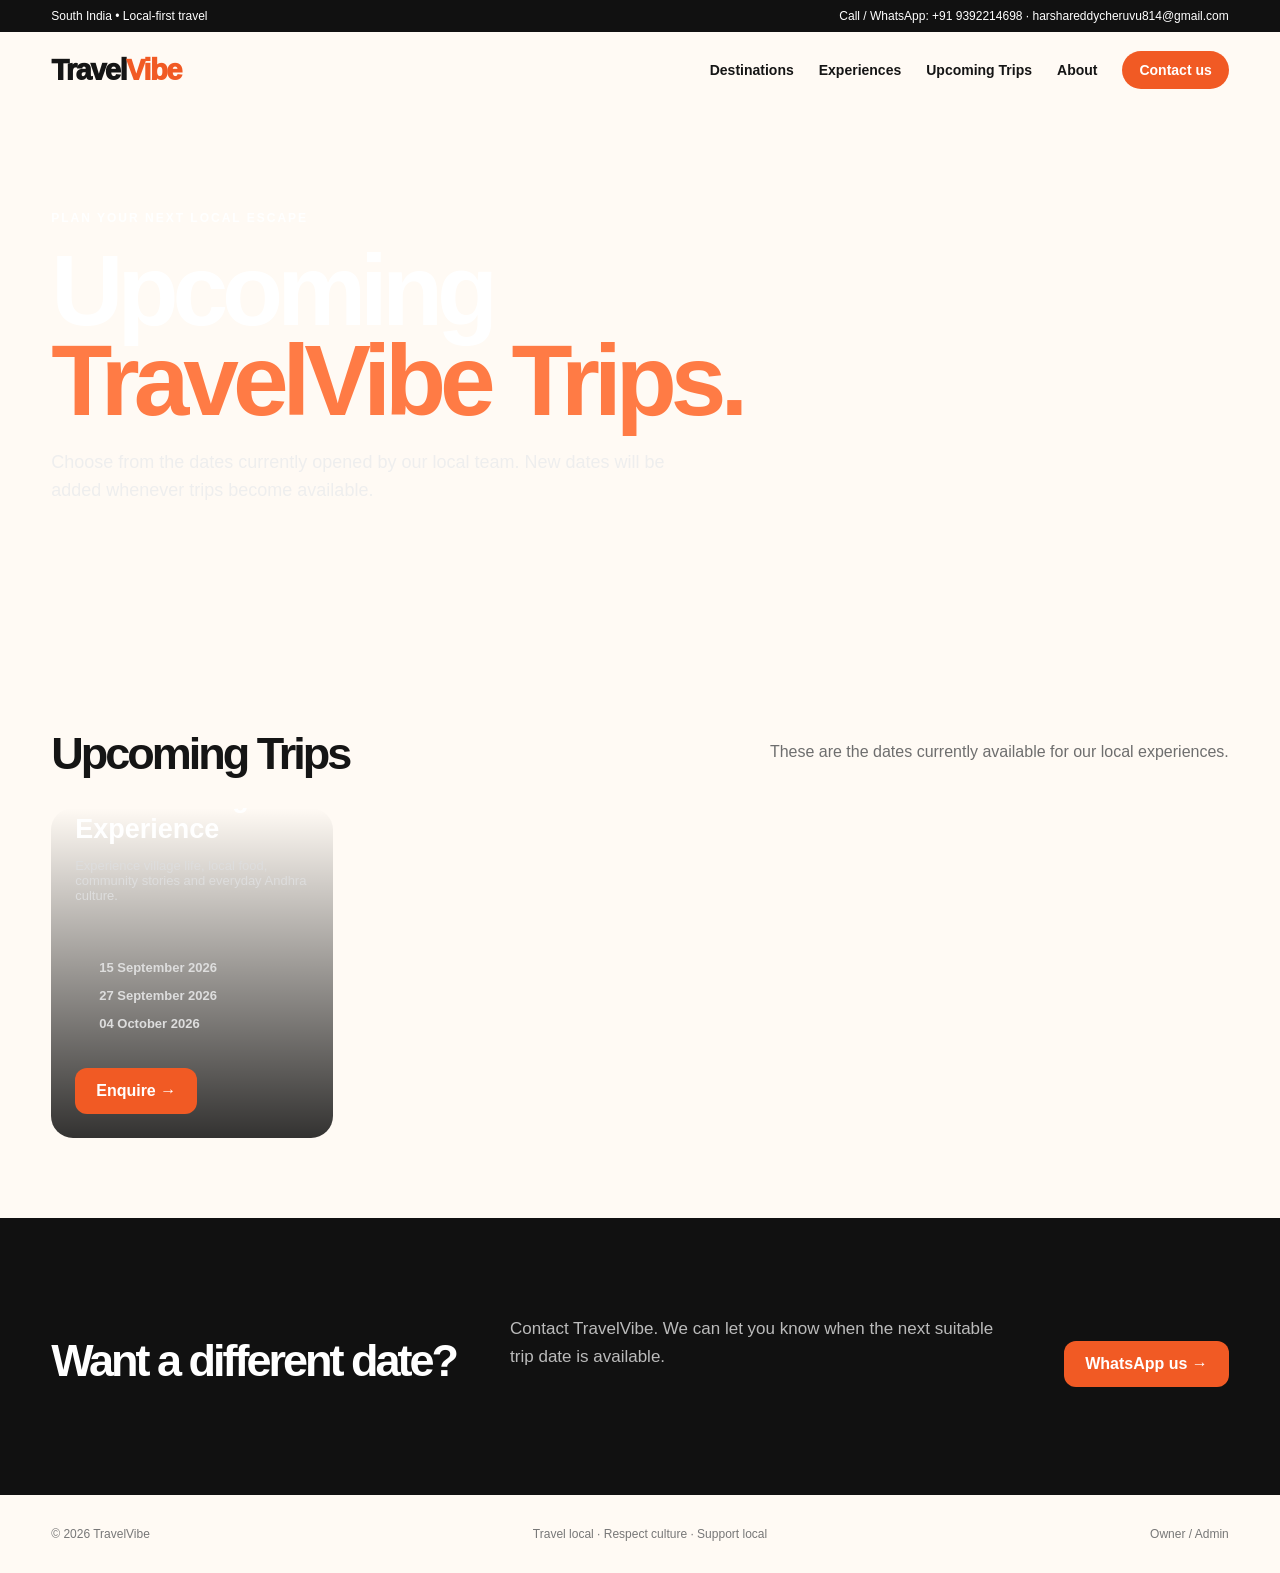
==== availability.html @ 4451904d "Create availability.html" ====
<!DOCTYPE html>
<html lang="en">
<head>
<meta charset="UTF-8">
<meta name="viewport" content="width=device-width,initial-scale=1">

<title>TravelVibe — Upcoming Trips</title>

<meta
  name="description"
  content="View upcoming TravelVibe local trips and available dates across South India."
>

<link rel="stylesheet" href="css/style.css">
</head>

<body>

<div class="topbar">
  <div class="container">
    <span>South India • Local-first travel</span>

    <span>
      Call / WhatsApp:
      <a href="tel:+919392214698">+91 9392214698</a>
      ·
      <a href="mailto:harshareddycheruvu814@gmail.com">
        harshareddycheruvu814@gmail.com
      </a>
    </span>
  </div>
</div>


<nav>
  <div class="container navin">

    <a class="logo" href="index.html">
      Travel<span>Vibe</span>
    </a>

    <div class="navlinks">
      <a href="index.html#destinations">Destinations</a>
      <a href="experiences.html">Experiences</a>
      <a href="availability.html">Upcoming Trips</a>
      <a href="index.html#about">About</a>
      <a href="contact.html" class="pill">Contact us</a>
    </div>

  </div>
</nav>


<section class="hero">
  <div class="container">

    <div class="heroText" style="padding: 80px 0 50px;">

      <div class="eyebrow">
        Plan your next local escape
      </div>

      <h1>
        Upcoming<br>
        <span>TravelVibe Trips.</span>
      </h1>

      <p>
        Choose from the dates currently opened by our local team.
        New dates will be added whenever trips become available.
      </p>

    </div>

  </div>
</section>


<section>
  <div class="container">

    <div class="sectionhead">
      <h2>Upcoming Trips</h2>

      <p>
        These are the dates currently available for our local
        experiences.
      </p>
    </div>


    <div id="availabilityList" class="cards">

      <article class="experience">

        <div style="padding: 24px;">

          <div class="eyebrow">
            ANDHRA
          </div>

          <h3>
            Andhra Village Experience
          </h3>

          <p>
            Experience village life, local food, community stories
            and everyday Andhra culture.
          </p>

          <div style="margin-top: 20px;">

            <p><strong>15 September 2026</strong></p>
            <p><strong>27 September 2026</strong></p>
            <p><strong>04 October 2026</strong></p>

          </div>

          <a
            class="btn orange"
            href="contact.html?destination=Andhra%20Village%20Experience"
          >
            Enquire →
          </a>

        </div>

      </article>

    </div>

  </div>
</section>


<section class="dark">
  <div class="container">

    <div class="sectionhead">
      <h2>Want a different date?</h2>

      <p>
        Contact TravelVibe. We can let you know when the next
        suitable trip date is available.
      </p>

      <div style="margin-top: 24px;">

        <a
          class="btn orange"
          href="https://wa.me/919392214698"
          target="_blank"
          rel="noopener"
        >
          WhatsApp us →
        </a>

      </div>
    </div>

  </div>
</section>


<footer>
  <div class="container">

    <span>
      © 2026 TravelVibe
    </span>

    <span>
      Travel local · Respect culture · Support local
    </span>

    <a href="admin.html">
      Owner / Admin
    </a>

  </div>
</footer>


<script src="js/app.js"></script>

</body>
</html>
---- css/style.css ----
*{box-sizing:border-box}html{scroll-behavior:smooth}body{margin:0;font-family:Inter,Arial,sans-serif;background:#fffaf4;color:#151515}a{text-decoration:none;color:inherit}.container{width:min(1220px,92%);margin:auto}.topbar{background:#111;color:#fff;padding:9px 0;font-size:12px}.topbar .container{display:flex;justify-content:space-between}.navin{height:76px;display:flex;align-items:center;justify-content:space-between}.logo{font-size:29px;font-weight:1000;letter-spacing:-1.5px}.logo span{color:#f15a24}.links,.navlinks{display:flex;gap:25px;align-items:center;font-size:14px;font-weight:800}.pill{background:#f15a24;color:#fff;padding:11px 17px;border-radius:999px}.hero{padding:20px 0 70px}.heroimg{min-height:600px;border-radius:30px;background:linear-gradient(90deg,#000c,#0006,#0002),url('../images/hero/hero.jpg') center/cover;display:flex;align-items:center}.heroText{color:#fff;padding:60px;max-width:800px}.eyebrow{font-size:12px;letter-spacing:2px;font-weight:900;text-transform:uppercase;display:inline-block;margin-bottom:20px}.darkey{color:#f15a24}.hero h1,.pagehero h1,.contactsection h1{font-size:clamp(54px,8vw,100px);line-height:.9;letter-spacing:-6px;margin:0 0 24px}.hero h1 span,.pagehero h1 span{color:#ff7b45}.hero p,.pagehero p,.contactsection p{font-size:18px;line-height:1.55;max-width:650px;color:#eee}.actions{display:flex;gap:12px;flex-wrap:wrap;margin-top:28px}.btn{display:inline-block;border:0;padding:14px 21px;border-radius:12px;font-weight:900;cursor:pointer}.orange{background:#f15a24;color:#fff}.white{background:#fff;color:#111}.searchbar{position:relative;margin:-40px auto 0;background:#fff;border:1px solid #e5ddcf;border-radius:20px;padding:14px;box-shadow:0 20px 60px #0001;display:grid;grid-template-columns:1.3fr 1fr 1fr auto;gap:10px;max-width:1060px}.searchbar>div{padding:12px;border:1px solid #e3d9cc;border-radius:11px}.searchbar small{display:block;font-size:10px;color:#888;font-weight:900}.searchbar strong{font-size:13px}.searchbtn{background:#111;color:#fff;border-radius:11px;padding:0 24px;display:flex;align-items:center;font-weight:900}section{padding:80px 0}.sectionhead{display:flex;justify-content:space-between;align-items:end;gap:30px;margin-bottom:28px}.sectionhead h2,.split h2{font-size:45px;letter-spacing:-3px;margin:0}.sectionhead p{max-width:500px;color:#6e6e6e;line-height:1.6}.filters{display:flex;gap:8px;overflow:auto;margin-bottom:22px}.filters button{border:1px solid #ddd4c7;background:transparent;border-radius:999px;padding:9px 15px;font-weight:900;cursor:pointer}.filters button.active{background:#111;color:#fff}.cards{display:grid;grid-template-columns:repeat(4,1fr);gap:17px}.card{background:#fff;border:1px solid #eee2d4;border-radius:18px;overflow:hidden}.pic{height:220px;background:#ddd center/cover}.body{padding:17px}.badge{display:inline-block;margin-top:-31px;position:relative;background:#fff;padding:6px 10px;border-radius:999px;font-size:10px;font-weight:900}.location{display:block;color:#888;font-size:10px;font-weight:900;margin-top:10px}.body h3{font-size:20px;margin:7px 0}.body p{font-size:13px;color:#666;line-height:1.5}.contactrow{display:flex;gap:8px;margin-top:14px}.smallbtn{flex:1;text-align:center;background:#111;color:#fff;padding:9px;border-radius:9px;font-size:12px;font-weight:900}.dark{background:#111;color:#fff}.split{display:grid;grid-template-columns:1fr 1fr;gap:50px;align-items:center}.dark p{color:#bbb;font-size:17px;line-height:1.6}.features{display:grid;grid-template-columns:1fr 1fr;gap:10px;margin-top:28px}.features div{border:1px solid #ffffff1d;border-radius:14px;padding:17px}.features b{display:block}.features span{display:block;color:#999;font-size:12px;margin-top:5px}.photo{height:490px;border-radius:25px;background:center/cover}.south{background-image:url('../images/hero/hero.jpg')}.village{background-image:url('../images/andhra/andhra-village.jpg')}.experiencegrid{display:grid;grid-template-columns:repeat(3,1fr);gap:18px}.experience{height:330px;border-radius:22px;background:center/cover;position:relative;display:flex;align-items:end;overflow:hidden}.experience:after{content:"";position:absolute;inset:0;background:linear-gradient(transparent,#000c)}.experience div{position:relative;z-index:2;color:#fff;padding:24px}.experience h3{font-size:27px;margin:0 0 5px}.experience p{font-size:13px;color:#ddd}.food{background-image:url('../images/kerala/local-food.jpg')}.culture{background-image:url('../images/tamil-nadu/thanjavur.jpg')}.villageexp{background-image:url('../images/andhra/andhra-village.jpg')}.sand{background:#eee4d4}.quote{text-align:center}.quote p{font-size:clamp(32px,5vw,60px);font-weight:1000;line-height:1.02;letter-spacing:-3px;max-width:950px;margin:auto}.quote small{display:block;margin-top:15px;color:#888}.cta{background:#f15a24;color:#fff;border-radius:27px;padding:50px;display:flex;align-items:center;justify-content:space-between;gap:30px}.cta h2{font-size:45px;margin:0}.cta p{max-width:580px;color:#ffe7da}footer{padding:32px 0;color:#777;font-size:12px}footer .container{display:flex;justify-content:space-between;gap:20px}.pagehero{padding:90px 0;background:#eee4d4}.pagehero p{color:#555}.large .experience{height:430px}.center{text-align:center}.contactsection{padding:80px 0}.contactgrid{display:grid;grid-template-columns:1fr 1fr;gap:60px}.contactsection h1{font-size:70px}.contactdetails{display:grid;gap:13px;margin-top:30px}.contactdetails div{padding:15px;border:1px solid #ded5c9;border-radius:12px;background:#fff}.contactdetails b,.contactdetails span{display:block}.contactdetails span{margin-top:5px;color:#666}.form{background:#fff;border:1px solid #e4dacd;border-radius:20px;padding:25px;display:grid;gap:13px}.form label{font-size:12px;font-weight:900}.form input,.form textarea,.form select{display:block;width:100%;margin-top:6px;padding:12px;border:1px solid #ddd3c7;border-radius:10px;background:#fff}.form textarea{min-height:110px;resize:vertical}.notice{font-size:12px;color:#777}.adminsection{min-height:80vh;padding:70px 0}.adminbox{max-width:850px}.adminbox h1{font-size:55px;letter-spacing:-3px}.adminbox h2{margin-top:40px}.lead{padding:15px 0;border-bottom:1px solid #eee}.lead small{color:#888}@media(max-width:900px){.cards{grid-template-columns:1fr 1fr}.split,.contactgrid{grid-template-columns:1fr}.experiencegrid{grid-template-columns:1fr 1fr}.searchbar{grid-template-columns:1fr 1fr}.searchbtn{padding:14px;justify-content:center}.navlinks a:not(.pill){display:none}}@media(max-width:600px){.topbar .container,footer .container{display:block;text-align:center}.topbar span{display:block;margin:2px}.heroimg{min-height:650px}.heroText{padding:35px 25px}.hero h1,.pagehero h1{letter-spacing:-4px}.searchbar{grid-template-columns:1fr;margin:14px auto 0}.cards,.experiencegrid{grid-template-columns:1fr}.sectionhead{display:block}.sectionhead h2,.split h2{font-size:36px}.features{grid-template-columns:1fr}.cta{display:block;padding:35px}.cta h2{font-size:38px}.contactsection h1{font-size:50px}.photo{height:350px}}
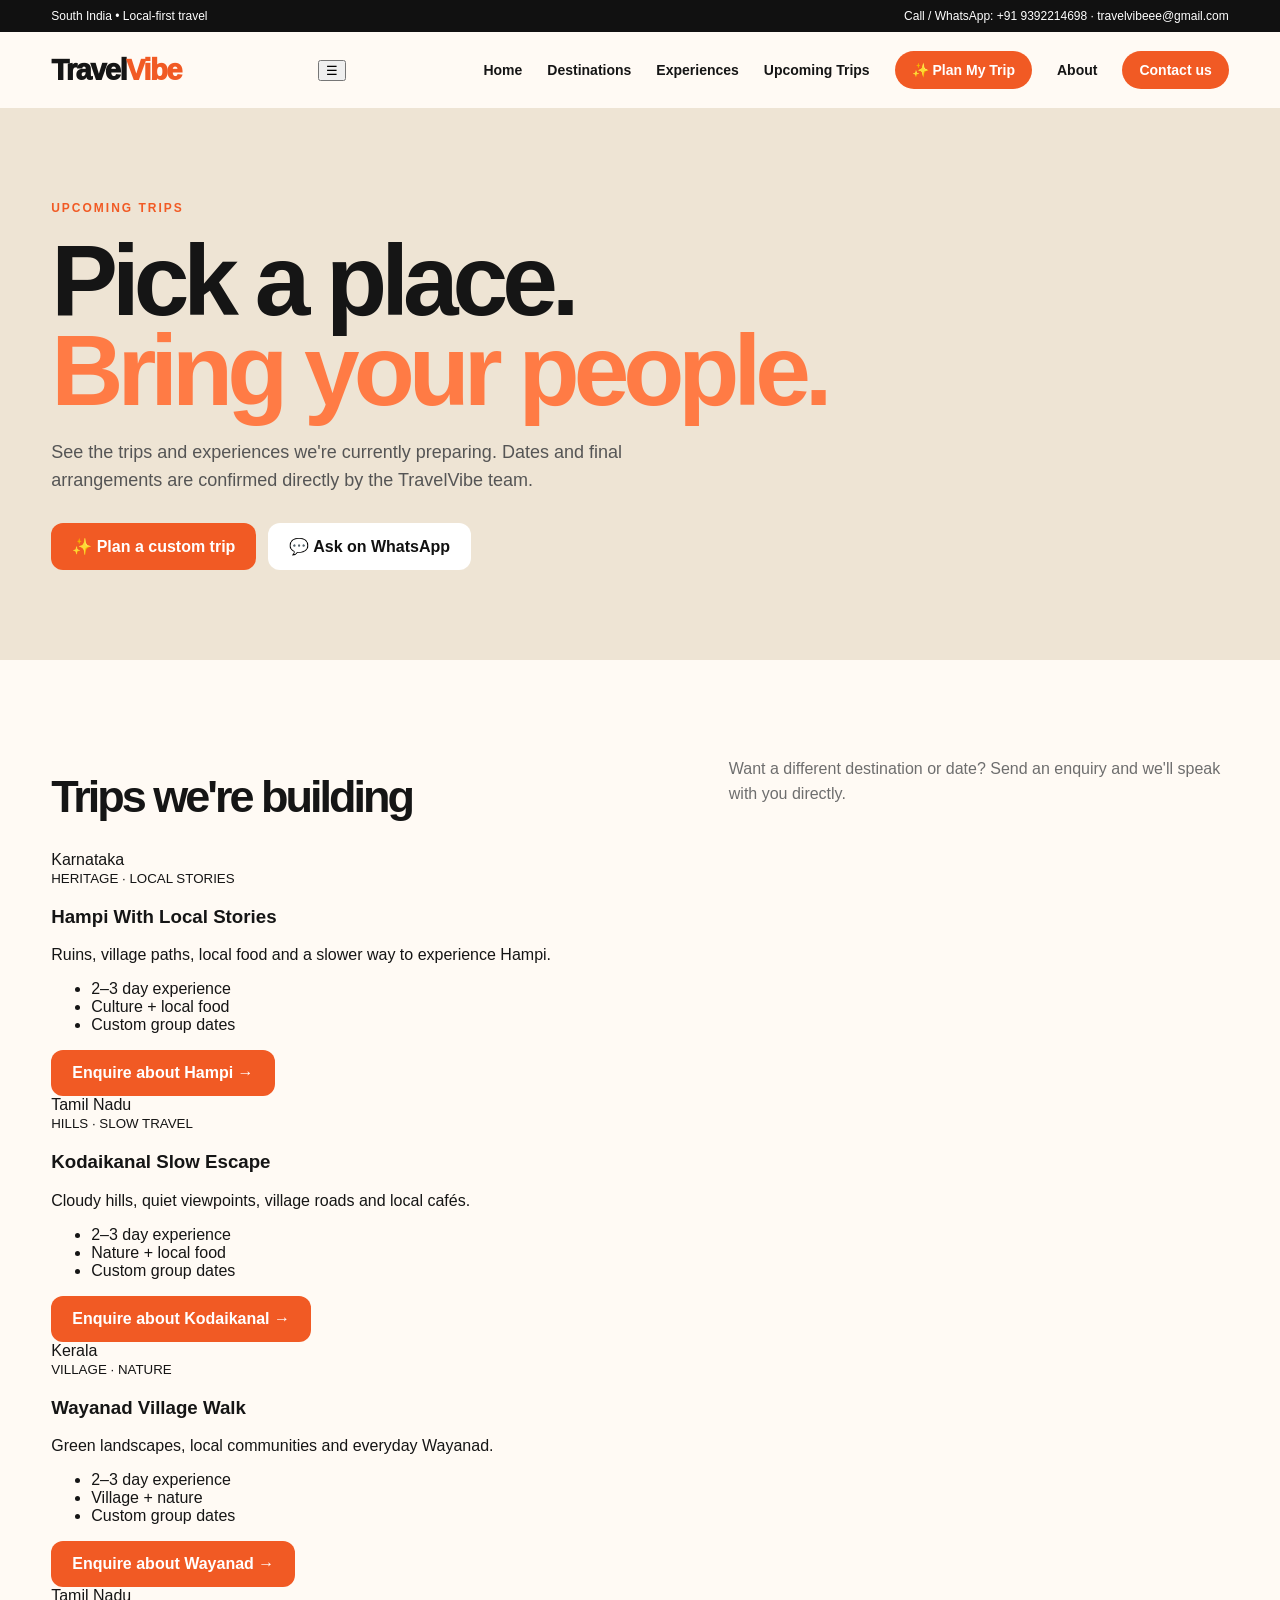
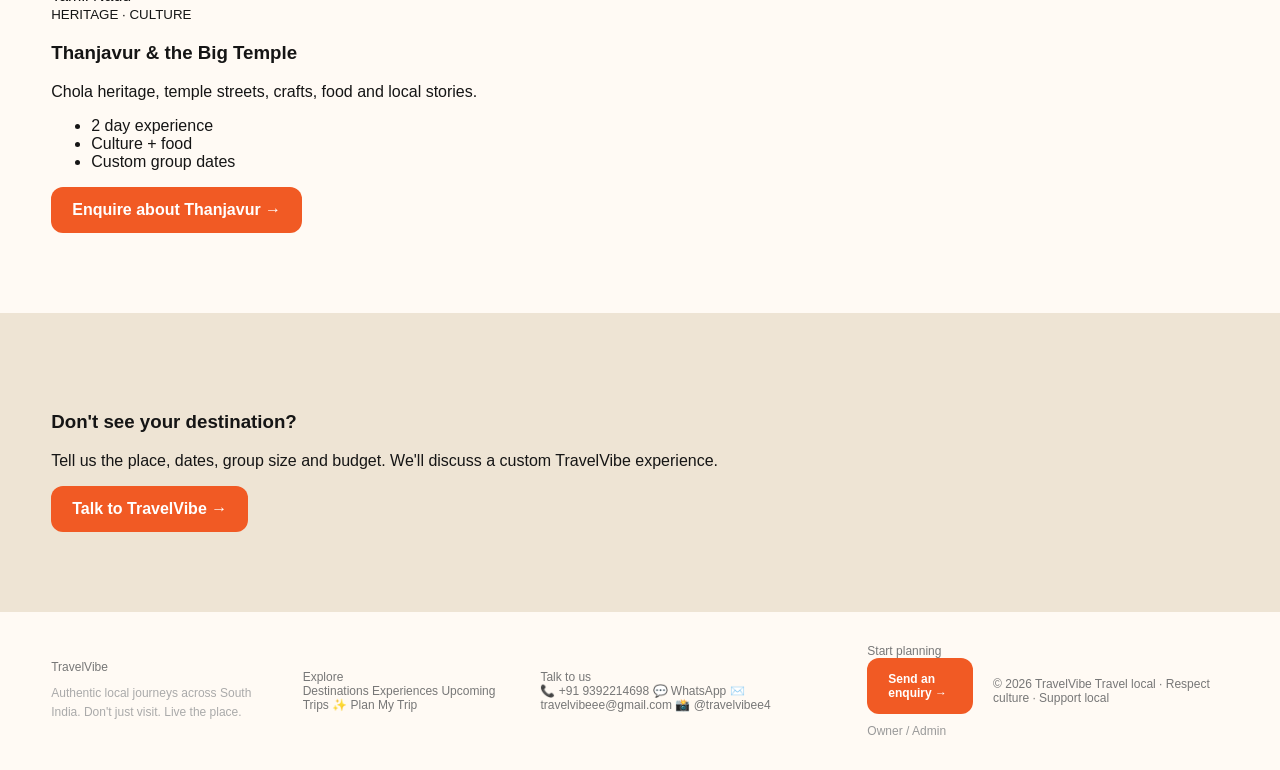
==== commit 40df87b4: "Add files via upload" ====
--- a/availability.html
+++ b/availability.html
@@ -3,185 +3,60 @@
 <head>
 <meta charset="UTF-8">
 <meta name="viewport" content="width=device-width,initial-scale=1">
-
-<title>TravelVibe — Upcoming Trips</title>
-
-<meta
-  name="description"
-  content="View upcoming TravelVibe local trips and available dates across South India."
->
-
+<title>Upcoming Trips — TravelVibe</title>
+<meta name="description" content="Discover upcoming TravelVibe trips and enquire directly with our team.">
 <link rel="stylesheet" href="css/style.css">
 </head>
+<body>
+<div class="topbar"><div class="container"><span>South India • Local-first travel</span><span>Call / WhatsApp: <a href="tel:+919392214698">+91 9392214698</a> · <a href="mailto:travelvibeee@gmail.com">travelvibeee@gmail.com</a></span></div></div>
+<nav><div class="container navin"><a class="logo" href="index.html">Travel<span>Vibe</span></a><button class="nav-toggle" type="button" aria-label="Open menu" aria-expanded="false">☰</button><div class="navlinks"><a href="index.html">Home</a><a href="index.html#destinations">Destinations</a><a href="experiences.html">Experiences</a><a href="availability.html">Upcoming Trips</a><a href="planner.html" class="pill">✨ Plan My Trip</a><a href="index.html#about">About</a><a href="contact.html" class="pill">Contact us</a></div></div></nav>
 
-<body>
+<header class="pagehero"><div class="container"><span class="eyebrow darkey">UPCOMING TRIPS</span><h1>Pick a place.<br><span>Bring your people.</span></h1><p>See the trips and experiences we're currently preparing. Dates and final arrangements are confirmed directly by the TravelVibe team.</p><div class="actions"><a class="btn orange" href="planner.html">✨ Plan a custom trip</a><a class="btn white" href="https://wa.me/919392214698?text=Hi%20TravelVibe!%20I%27d%20like%20to%20know%20about%20upcoming%20trips." target="_blank" rel="noopener">💬 Ask on WhatsApp</a></div></div></header>
 
-<div class="topbar">
-  <div class="container">
-    <span>South India • Local-first travel</span>
+<section><div class="container"><div class="sectionhead"><h2>Trips we're building</h2><p>Want a different destination or date? Send an enquiry and we'll speak with you directly.</p></div>
+<div class="trip-grid">
+<article class="trip-card"><div class="trip-image" style="background-image:url('https://images.unsplash.com/photo-1606298855672-3efb63017be8?auto=format&fit=crop&w=1200&q=85')"><span>Karnataka</span></div><div class="trip-body"><small>HERITAGE · LOCAL STORIES</small><h3>Hampi With Local Stories</h3><p>Ruins, village paths, local food and a slower way to experience Hampi.</p><ul class="trip-points"><li>2–3 day experience</li><li>Culture + local food</li><li>Custom group dates</li></ul><a class="btn orange" href="contact.html?destination=Hampi%20With%20Local%20Stories">Enquire about Hampi →</a></div></article>
+<article class="trip-card"><div class="trip-image" style="background-image:url('https://images.unsplash.com/photo-1500534623283-312aade485b7?auto=format&fit=crop&w=1200&q=85')"><span>Tamil Nadu</span></div><div class="trip-body"><small>HILLS · SLOW TRAVEL</small><h3>Kodaikanal Slow Escape</h3><p>Cloudy hills, quiet viewpoints, village roads and local cafés.</p><ul class="trip-points"><li>2–3 day experience</li><li>Nature + local food</li><li>Custom group dates</li></ul><a class="btn orange" href="contact.html?destination=Kodaikanal%20Slow%20Escape">Enquire about Kodaikanal →</a></div></article>
+<article class="trip-card"><div class="trip-image" style="background-image:url('https://www.responsibletourismindia.com/public/uploads/article/Wayanad_Village-walk-1-slider1.jpg')"><span>Kerala</span></div><div class="trip-body"><small>VILLAGE · NATURE</small><h3>Wayanad Village Walk</h3><p>Green landscapes, local communities and everyday Wayanad.</p><ul class="trip-points"><li>2–3 day experience</li><li>Village + nature</li><li>Custom group dates</li></ul><a class="btn orange" href="contact.html?destination=Wayanad%20Village%20Walk">Enquire about Wayanad →</a></div></article>
+<article class="trip-card"><div class="trip-image" style="background-image:url('https://static.wixstatic.com/media/9b44ed_8111c1a489b7406c8081e0584eeff72f~mv2.jpg/v1/fill/w_980%2Ch_653%2Cal_c%2Cq_85,usm_0.66_1.00_0.01,enc_avif,quality_auto/9b44ed_8111c1a489b7406c8081e0584eeff72f~mv2.jpg')"><span>Tamil Nadu</span></div><div class="trip-body"><small>HERITAGE · CULTURE</small><h3>Thanjavur & the Big Temple</h3><p>Chola heritage, temple streets, crafts, food and local stories.</p><ul class="trip-points"><li>2 day experience</li><li>Culture + food</li><li>Custom group dates</li></ul><a class="btn orange" href="contact.html?destination=Thanjavur%20and%20the%20Big%20Temple">Enquire about Thanjavur →</a></div></article>
+</div></div></section>
 
-    <span>
-      Call / WhatsApp:
-      <a href="tel:+919392214698">+91 9392214698</a>
-      ·
-      <a href="mailto:harshareddycheruvu814@gmail.com">
-        harshareddycheruvu814@gmail.com
-      </a>
-    </span>
-  </div>
-</div>
-
-
-<nav>
-  <div class="container navin">
-
-    <a class="logo" href="index.html">
-      Travel<span>Vibe</span>
-    </a>
-
-    <div class="navlinks">
-      <a href="index.html#destinations">Destinations</a>
-      <a href="experiences.html">Experiences</a>
-      <a href="availability.html">Upcoming Trips</a>
-      <a href="index.html#about">About</a>
-      <a href="contact.html" class="pill">Contact us</a>
-    </div>
-
-  </div>
-</nav>
-
-
-<section class="hero">
-  <div class="container">
-
-    <div class="heroText" style="padding: 80px 0 50px;">
-
-      <div class="eyebrow">
-        Plan your next local escape
-      </div>
-
-      <h1>
-        Upcoming<br>
-        <span>TravelVibe Trips.</span>
-      </h1>
-
-      <p>
-        Choose from the dates currently opened by our local team.
-        New dates will be added whenever trips become available.
-      </p>
-
-    </div>
-
-  </div>
-</section>
-
-
-<section>
-  <div class="container">
-
-    <div class="sectionhead">
-      <h2>Upcoming Trips</h2>
-
-      <p>
-        These are the dates currently available for our local
-        experiences.
-      </p>
-    </div>
-
-
-    <div id="availabilityList" class="cards">
-
-      <article class="experience">
-
-        <div style="padding: 24px;">
-
-          <div class="eyebrow">
-            ANDHRA
-          </div>
-
-          <h3>
-            Andhra Village Experience
-          </h3>
-
-          <p>
-            Experience village life, local food, community stories
-            and everyday Andhra culture.
-          </p>
-
-          <div style="margin-top: 20px;">
-
-            <p><strong>15 September 2026</strong></p>
-            <p><strong>27 September 2026</strong></p>
-            <p><strong>04 October 2026</strong></p>
-
-          </div>
-
-          <a
-            class="btn orange"
-            href="contact.html?destination=Andhra%20Village%20Experience"
-          >
-            Enquire →
-          </a>
-
-        </div>
-
-      </article>
-
-    </div>
-
-  </div>
-</section>
-
-
-<section class="dark">
-  <div class="container">
-
-    <div class="sectionhead">
-      <h2>Want a different date?</h2>
-
-      <p>
-        Contact TravelVibe. We can let you know when the next
-        suitable trip date is available.
-      </p>
-
-      <div style="margin-top: 24px;">
-
-        <a
-          class="btn orange"
-          href="https://wa.me/919392214698"
-          target="_blank"
-          rel="noopener"
-        >
-          WhatsApp us →
-        </a>
-
-      </div>
-    </div>
-
-  </div>
-</section>
-
+<section class="sand"><div class="container"><div class="trip-cta"><div><h3>Don't see your destination?</h3><p>Tell us the place, dates, group size and budget. We'll discuss a custom TravelVibe experience.</p></div><a class="btn orange" href="contact.html">Talk to TravelVibe →</a></div></div></section>
 
 <footer>
   <div class="container">
-
-    <span>
-      © 2026 TravelVibe
-    </span>
-
-    <span>
-      Travel local · Respect culture · Support local
-    </span>
-
-    <a href="admin.html">
-      Owner / Admin
-    </a>
-
+    <div>
+      <div class="footer-brand">Travel<span>Vibe</span></div>
+      <p style="color:#aaa;line-height:1.6;max-width:330px;margin:10px 0 0;">Authentic local journeys across South India. Don't just visit. Live the place.</p>
+    </div>
+    <div>
+      <div class="footer-title">Explore</div>
+      <div class="footer-links">
+        <a href="index.html#destinations">Destinations</a>
+        <a href="experiences.html">Experiences</a>
+        <a href="availability.html">Upcoming Trips</a>
+        <a href="planner.html">✨ Plan My Trip</a>
+      </div>
+    </div>
+    <div>
+      <div class="footer-title">Talk to us</div>
+      <div class="footer-links">
+        <a href="tel:+919392214698">📞 +91 9392214698</a>
+        <a href="https://wa.me/919392214698?text=Hi%20TravelVibe!%20I%27d%20like%20to%20know%20about%20your%20trips." target="_blank" rel="noopener">💬 WhatsApp</a>
+        <a href="mailto:travelvibeee@gmail.com">✉️ travelvibeee@gmail.com</a>
+        <a href="https://www.instagram.com/travelvibee4/" target="_blank" rel="noopener">📸 @travelvibee4</a>
+      </div>
+    </div>
+    <div>
+      <div class="footer-title">Start planning</div>
+      <a class="btn orange" href="contact.html">Send an enquiry →</a>
+      <div style="margin-top:10px;"><a href="admin.html" style="font-size:12px;color:#999;">Owner / Admin</a></div>
+    </div>
+    <div class="footer-bottom">
+      <span>© 2026 TravelVibe</span>
+      <span>Travel local · Respect culture · Support local</span>
+    </div>
   </div>
 </footer>
-
-
 <script src="js/app.js"></script>
-
-</body>
-</html>
+</body></html>
--- a/css/style.css
+++ b/css/style.css
@@ -1 +1,1051 @@
-*{box-sizing:border-box}html{scroll-behavior:smooth}body{margin:0;font-family:Inter,Arial,sans-serif;background:#fffaf4;color:#151515}a{text-decoration:none;color:inherit}.container{width:min(1220px,92%);margin:auto}.topbar{background:#111;color:#fff;padding:9px 0;font-size:12px}.topbar .container{display:flex;justify-content:space-between}.navin{height:76px;display:flex;align-items:center;justify-content:space-between}.logo{font-size:29px;font-weight:1000;letter-spacing:-1.5px}.logo span{color:#f15a24}.links,.navlinks{display:flex;gap:25px;align-items:center;font-size:14px;font-weight:800}.pill{background:#f15a24;color:#fff;padding:11px 17px;border-radius:999px}.hero{padding:20px 0 70px}.heroimg{min-height:600px;border-radius:30px;background:linear-gradient(90deg,#000c,#0006,#0002),url('../images/hero/hero.jpg') center/cover;display:flex;align-items:center}.heroText{color:#fff;padding:60px;max-width:800px}.eyebrow{font-size:12px;letter-spacing:2px;font-weight:900;text-transform:uppercase;display:inline-block;margin-bottom:20px}.darkey{color:#f15a24}.hero h1,.pagehero h1,.contactsection h1{font-size:clamp(54px,8vw,100px);line-height:.9;letter-spacing:-6px;margin:0 0 24px}.hero h1 span,.pagehero h1 span{color:#ff7b45}.hero p,.pagehero p,.contactsection p{font-size:18px;line-height:1.55;max-width:650px;color:#eee}.actions{display:flex;gap:12px;flex-wrap:wrap;margin-top:28px}.btn{display:inline-block;border:0;padding:14px 21px;border-radius:12px;font-weight:900;cursor:pointer}.orange{background:#f15a24;color:#fff}.white{background:#fff;color:#111}.searchbar{position:relative;margin:-40px auto 0;background:#fff;border:1px solid #e5ddcf;border-radius:20px;padding:14px;box-shadow:0 20px 60px #0001;display:grid;grid-template-columns:1.3fr 1fr 1fr auto;gap:10px;max-width:1060px}.searchbar>div{padding:12px;border:1px solid #e3d9cc;border-radius:11px}.searchbar small{display:block;font-size:10px;color:#888;font-weight:900}.searchbar strong{font-size:13px}.searchbtn{background:#111;color:#fff;border-radius:11px;padding:0 24px;display:flex;align-items:center;font-weight:900}section{padding:80px 0}.sectionhead{display:flex;justify-content:space-between;align-items:end;gap:30px;margin-bottom:28px}.sectionhead h2,.split h2{font-size:45px;letter-spacing:-3px;margin:0}.sectionhead p{max-width:500px;color:#6e6e6e;line-height:1.6}.filters{display:flex;gap:8px;overflow:auto;margin-bottom:22px}.filters button{border:1px solid #ddd4c7;background:transparent;border-radius:999px;padding:9px 15px;font-weight:900;cursor:pointer}.filters button.active{background:#111;color:#fff}.cards{display:grid;grid-template-columns:repeat(4,1fr);gap:17px}.card{background:#fff;border:1px solid #eee2d4;border-radius:18px;overflow:hidden}.pic{height:220px;background:#ddd center/cover}.body{padding:17px}.badge{display:inline-block;margin-top:-31px;position:relative;background:#fff;padding:6px 10px;border-radius:999px;font-size:10px;font-weight:900}.location{display:block;color:#888;font-size:10px;font-weight:900;margin-top:10px}.body h3{font-size:20px;margin:7px 0}.body p{font-size:13px;color:#666;line-height:1.5}.contactrow{display:flex;gap:8px;margin-top:14px}.smallbtn{flex:1;text-align:center;background:#111;color:#fff;padding:9px;border-radius:9px;font-size:12px;font-weight:900}.dark{background:#111;color:#fff}.split{display:grid;grid-template-columns:1fr 1fr;gap:50px;align-items:center}.dark p{color:#bbb;font-size:17px;line-height:1.6}.features{display:grid;grid-template-columns:1fr 1fr;gap:10px;margin-top:28px}.features div{border:1px solid #ffffff1d;border-radius:14px;padding:17px}.features b{display:block}.features span{display:block;color:#999;font-size:12px;margin-top:5px}.photo{height:490px;border-radius:25px;background:center/cover}.south{background-image:url('../images/hero/hero.jpg')}.village{background-image:url('../images/andhra/andhra-village.jpg')}.experiencegrid{display:grid;grid-template-columns:repeat(3,1fr);gap:18px}.experience{height:330px;border-radius:22px;background:center/cover;position:relative;display:flex;align-items:end;overflow:hidden}.experience:after{content:"";position:absolute;inset:0;background:linear-gradient(transparent,#000c)}.experience div{position:relative;z-index:2;color:#fff;padding:24px}.experience h3{font-size:27px;margin:0 0 5px}.experience p{font-size:13px;color:#ddd}.food{background-image:url('../images/kerala/local-food.jpg')}.culture{background-image:url('../images/tamil-nadu/thanjavur.jpg')}.villageexp{background-image:url('../images/andhra/andhra-village.jpg')}.sand{background:#eee4d4}.quote{text-align:center}.quote p{font-size:clamp(32px,5vw,60px);font-weight:1000;line-height:1.02;letter-spacing:-3px;max-width:950px;margin:auto}.quote small{display:block;margin-top:15px;color:#888}.cta{background:#f15a24;color:#fff;border-radius:27px;padding:50px;display:flex;align-items:center;justify-content:space-between;gap:30px}.cta h2{font-size:45px;margin:0}.cta p{max-width:580px;color:#ffe7da}footer{padding:32px 0;color:#777;font-size:12px}footer .container{display:flex;justify-content:space-between;gap:20px}.pagehero{padding:90px 0;background:#eee4d4}.pagehero p{color:#555}.large .experience{height:430px}.center{text-align:center}.contactsection{padding:80px 0}.contactgrid{display:grid;grid-template-columns:1fr 1fr;gap:60px}.contactsection h1{font-size:70px}.contactdetails{display:grid;gap:13px;margin-top:30px}.contactdetails div{padding:15px;border:1px solid #ded5c9;border-radius:12px;background:#fff}.contactdetails b,.contactdetails span{display:block}.contactdetails span{margin-top:5px;color:#666}.form{background:#fff;border:1px solid #e4dacd;border-radius:20px;padding:25px;display:grid;gap:13px}.form label{font-size:12px;font-weight:900}.form input,.form textarea,.form select{display:block;width:100%;margin-top:6px;padding:12px;border:1px solid #ddd3c7;border-radius:10px;background:#fff}.form textarea{min-height:110px;resize:vertical}.notice{font-size:12px;color:#777}.adminsection{min-height:80vh;padding:70px 0}.adminbox{max-width:850px}.adminbox h1{font-size:55px;letter-spacing:-3px}.adminbox h2{margin-top:40px}.lead{padding:15px 0;border-bottom:1px solid #eee}.lead small{color:#888}@media(max-width:900px){.cards{grid-template-columns:1fr 1fr}.split,.contactgrid{grid-template-columns:1fr}.experiencegrid{grid-template-columns:1fr 1fr}.searchbar{grid-template-columns:1fr 1fr}.searchbtn{padding:14px;justify-content:center}.navlinks a:not(.pill){display:none}}@media(max-width:600px){.topbar .container,footer .container{display:block;text-align:center}.topbar span{display:block;margin:2px}.heroimg{min-height:650px}.heroText{padding:35px 25px}.hero h1,.pagehero h1{letter-spacing:-4px}.searchbar{grid-template-columns:1fr;margin:14px auto 0}.cards,.experiencegrid{grid-template-columns:1fr}.sectionhead{display:block}.sectionhead h2,.split h2{font-size:36px}.features{grid-template-columns:1fr}.cta{display:block;padding:35px}.cta h2{font-size:38px}.contactsection h1{font-size:50px}.photo{height:350px}}+* {
+  box-sizing: border-box;
+}
+
+html {
+  scroll-behavior: smooth;
+}
+
+body {
+  margin: 0;
+  font-family: Inter, Arial, sans-serif;
+  background: #fffaf4;
+  color: #151515;
+}
+
+a {
+  text-decoration: none;
+  color: inherit;
+}
+
+.container {
+  width: min(1220px, 92%);
+  margin: auto;
+}
+
+/* =========================================================
+   TOP BAR
+========================================================= */
+
+.topbar {
+  background: #111;
+  color: #fff;
+  padding: 9px 0;
+  font-size: 12px;
+}
+
+.topbar .container {
+  display: flex;
+  justify-content: space-between;
+  gap: 20px;
+}
+
+.topbar a {
+  color: #fff;
+}
+
+.topbar a:hover {
+  color: #ff7b45;
+}
+
+/* =========================================================
+   NAVIGATION
+========================================================= */
+
+.navin {
+  height: 76px;
+  display: flex;
+  align-items: center;
+  justify-content: space-between;
+}
+
+.logo {
+  font-size: 29px;
+  font-weight: 1000;
+  letter-spacing: -1.5px;
+}
+
+.logo span {
+  color: #f15a24;
+}
+
+.links,
+.navlinks {
+  display: flex;
+  gap: 25px;
+  align-items: center;
+  font-size: 14px;
+  font-weight: 800;
+}
+
+.navlinks a {
+  transition: opacity 0.2s ease;
+}
+
+.navlinks a:hover {
+  opacity: 0.7;
+}
+
+.pill {
+  background: #f15a24;
+  color: #fff;
+  padding: 11px 17px;
+  border-radius: 999px;
+}
+
+/* =========================================================
+   HERO
+========================================================= */
+
+.hero {
+  padding: 20px 0 70px;
+}
+
+.heroimg {
+  min-height: 600px;
+  border-radius: 30px;
+  background:
+    linear-gradient(90deg, #000c, #0006, #0002),
+    url("../images/hero/hero.jpg") center/cover;
+  display: flex;
+  align-items: center;
+}
+
+.heroText {
+  color: #fff;
+  padding: 60px;
+  max-width: 800px;
+}
+
+.eyebrow {
+  font-size: 12px;
+  letter-spacing: 2px;
+  font-weight: 900;
+  text-transform: uppercase;
+  display: inline-block;
+  margin-bottom: 20px;
+}
+
+.darkey {
+  color: #f15a24;
+}
+
+.hero h1,
+.pagehero h1,
+.contactsection h1 {
+  font-size: clamp(54px, 8vw, 100px);
+  line-height: 0.9;
+  letter-spacing: -6px;
+  margin: 0 0 24px;
+}
+
+.hero h1 span,
+.pagehero h1 span {
+  color: #ff7b45;
+}
+
+.hero p,
+.pagehero p,
+.contactsection p {
+  font-size: 18px;
+  line-height: 1.55;
+  max-width: 650px;
+  color: #eee;
+}
+
+.actions {
+  display: flex;
+  gap: 12px;
+  flex-wrap: wrap;
+  margin-top: 28px;
+}
+
+/* =========================================================
+   BUTTONS
+========================================================= */
+
+.btn {
+  display: inline-block;
+  border: 0;
+  padding: 14px 21px;
+  border-radius: 12px;
+  font-weight: 900;
+  cursor: pointer;
+  transition:
+    transform 0.2s ease,
+    opacity 0.2s ease;
+}
+
+.btn:hover {
+  transform: translateY(-2px);
+}
+
+.orange {
+  background: #f15a24;
+  color: #fff;
+}
+
+.white {
+  background: #fff;
+  color: #111;
+}
+
+/* =========================================================
+   SEARCH BAR
+========================================================= */
+
+.searchbar {
+  position: relative;
+  margin: -40px auto 0;
+  background: #fff;
+  border: 1px solid #e5ddcf;
+  border-radius: 20px;
+  padding: 14px;
+  box-shadow: 0 20px 60px #0001;
+  display: grid;
+  grid-template-columns: 1.3fr 1fr 1fr auto;
+  gap: 10px;
+  max-width: 1060px;
+}
+
+.searchbar > div {
+  padding: 12px;
+  border: 1px solid #e3d9cc;
+  border-radius: 11px;
+}
+
+.searchbar small {
+  display: block;
+  font-size: 10px;
+  color: #888;
+  font-weight: 900;
+}
+
+.searchbar strong {
+  font-size: 13px;
+}
+
+.searchbtn {
+  background: #111;
+  color: #fff;
+  border-radius: 11px;
+  padding: 0 24px;
+  display: flex;
+  align-items: center;
+  justify-content: center;
+  font-weight: 900;
+}
+
+/* =========================================================
+   GENERAL SECTIONS
+========================================================= */
+
+section {
+  padding: 80px 0;
+}
+
+.sectionhead {
+  display: flex;
+  justify-content: space-between;
+  align-items: end;
+  gap: 30px;
+  margin-bottom: 28px;
+}
+
+.sectionhead h2,
+.split h2 {
+  font-size: 45px;
+  letter-spacing: -3px;
+  margin: 0;
+}
+
+.sectionhead p {
+  max-width: 500px;
+  color: #6e6e6e;
+  line-height: 1.6;
+}
+
+/* =========================================================
+   DESTINATION FILTERS
+========================================================= */
+
+.filters {
+  display: flex;
+  gap: 8px;
+  overflow: auto;
+  margin-bottom: 22px;
+}
+
+.filters button {
+  border: 1px solid #ddd4c7;
+  background: transparent;
+  border-radius: 999px;
+  padding: 9px 15px;
+  font-weight: 900;
+  cursor: pointer;
+}
+
+.filters button.active {
+  background: #111;
+  color: #fff;
+}
+
+/* =========================================================
+   DESTINATION CARDS
+========================================================= */
+
+.cards {
+  display: grid;
+  grid-template-columns: repeat(4, 1fr);
+  gap: 17px;
+}
+
+.card {
+  background: #fff;
+  border: 1px solid #eee2d4;
+  border-radius: 18px;
+  overflow: hidden;
+}
+
+.pic {
+  height: 220px;
+  background: #ddd center/cover;
+}
+
+.body {
+  padding: 17px;
+}
+
+.badge {
+  display: inline-block;
+  margin-top: -31px;
+  position: relative;
+  background: #fff;
+  padding: 6px 10px;
+  border-radius: 999px;
+  font-size: 10px;
+  font-weight: 900;
+}
+
+.location {
+  display: block;
+  color: #888;
+  font-size: 10px;
+  font-weight: 900;
+  margin-top: 10px;
+}
+
+.body h3 {
+  font-size: 20px;
+  margin: 7px 0;
+}
+
+.body p {
+  font-size: 13px;
+  color: #666;
+  line-height: 1.5;
+}
+
+.contactrow {
+  display: flex;
+  gap: 8px;
+  margin-top: 14px;
+}
+
+.smallbtn {
+  flex: 1;
+  text-align: center;
+  background: #111;
+  color: #fff;
+  padding: 9px;
+  border-radius: 9px;
+  font-size: 12px;
+  font-weight: 900;
+}
+
+/* =========================================================
+   DARK SECTION
+========================================================= */
+
+.dark {
+  background: #111;
+  color: #fff;
+}
+
+.dark p {
+  color: #bbb;
+  font-size: 17px;
+  line-height: 1.6;
+}
+
+/* =========================================================
+   SPLIT LAYOUT
+========================================================= */
+
+.split {
+  display: grid;
+  grid-template-columns: 1fr 1fr;
+  gap: 50px;
+  align-items: center;
+}
+
+/* =========================================================
+   FEATURES
+========================================================= */
+
+.features {
+  display: grid;
+  grid-template-columns: 1fr 1fr;
+  gap: 10px;
+  margin-top: 28px;
+}
+
+.features div {
+  border: 1px solid #ffffff1d;
+  border-radius: 14px;
+  padding: 17px;
+}
+
+.features b {
+  display: block;
+}
+
+.features span {
+  display: block;
+  color: #999;
+  font-size: 12px;
+  margin-top: 5px;
+}
+
+/* =========================================================
+   PHOTO BLOCKS
+========================================================= */
+
+.photo {
+  height: 490px;
+  border-radius: 25px;
+  background: center/cover no-repeat;
+}
+
+.south {
+  background-image: url("../images/hero/hero.jpg");
+}
+
+.village {
+  background-image: url("../images/andhra/andhra-village.jpg");
+}
+
+/* =========================================================
+   EXPERIENCE SECTION
+========================================================= */
+
+.experiencegrid {
+  display: grid;
+  grid-template-columns: repeat(3, 1fr);
+  gap: 18px;
+}
+
+/*
+   Experience cards now use actual <img> elements.
+*/
+
+.experience {
+  height: 400px;
+  border-radius: 22px;
+  background: #222;
+  position: relative;
+  display: flex;
+  align-items: end;
+  overflow: hidden;
+  color: #fff;
+}
+
+.experience img {
+  position: absolute;
+  inset: 0;
+  width: 100%;
+  height: 100%;
+  object-fit: cover;
+  display: block;
+  transition: transform 0.5s ease;
+}
+
+.experience::after {
+  content: "";
+  position: absolute;
+  inset: 0;
+  background: linear-gradient(
+    transparent 25%,
+    #000c 100%
+  );
+  z-index: 1;
+  pointer-events: none;
+}
+
+.experience:hover img {
+  transform: scale(1.06);
+}
+
+.experience > div {
+  position: relative;
+  z-index: 2;
+  color: #fff;
+  padding: 24px;
+}
+
+.experience h3 {
+  font-size: 27px;
+  margin: 0 0 5px;
+}
+
+.experience p {
+  font-size: 13px;
+  color: #ddd;
+  margin: 0;
+}
+
+/*
+   These classes are kept because some other pages
+   may still use them.
+*/
+
+.food {
+  background-image: url("../images/kerala/local-food.jpg");
+}
+
+.culture {
+  background-image: url("../images/tamil-nadu/thanjavur.jpg");
+}
+
+.villageexp {
+  background-image: url("../images/andhra/andhra-village.jpg");
+}
+
+/* =========================================================
+   SAND SECTION
+========================================================= */
+
+.sand {
+  background: #eee4d4;
+}
+
+/* =========================================================
+   QUOTE
+========================================================= */
+
+.quote {
+  text-align: center;
+}
+
+.quote p {
+  font-size: clamp(32px, 5vw, 60px);
+  font-weight: 1000;
+  line-height: 1.02;
+  letter-spacing: -3px;
+  max-width: 950px;
+  margin: auto;
+}
+
+.quote small {
+  display: block;
+  margin-top: 15px;
+  color: #888;
+}
+
+/* =========================================================
+   CTA
+========================================================= */
+
+.cta {
+  background: #f15a24;
+  color: #fff;
+  border-radius: 27px;
+  padding: 50px;
+  display: flex;
+  align-items: center;
+  justify-content: space-between;
+  gap: 30px;
+}
+
+.cta h2 {
+  font-size: 45px;
+  margin: 0;
+}
+
+.cta p {
+  max-width: 580px;
+  color: #ffe7da;
+}
+
+/* =========================================================
+   CONTACT STRIP
+========================================================= */
+
+.contact-strip {
+  padding: 70px 0;
+  background: #f2e9dc;
+}
+
+.contact-strip h2 {
+  font-size: 42px;
+  margin: 0 0 10px;
+  letter-spacing: -2px;
+}
+
+.contact-strip p {
+  color: #666;
+  line-height: 1.6;
+}
+
+.contact-details {
+  display: flex;
+  flex-wrap: wrap;
+  gap: 12px;
+  margin-top: 25px;
+}
+
+.contact-details a {
+  display: inline-block;
+  padding: 13px 17px;
+  border-radius: 12px;
+  background: #fff;
+  border: 1px solid #ddd3c7;
+  font-weight: 800;
+}
+
+.contact-details a:hover {
+  border-color: #f15a24;
+  color: #f15a24;
+}
+
+/* =========================================================
+   FOOTER
+========================================================= */
+
+footer {
+  padding: 32px 0;
+  color: #777;
+  font-size: 12px;
+}
+
+footer .container {
+  display: flex;
+  justify-content: space-between;
+  gap: 20px;
+  align-items: center;
+}
+
+.footer-contact {
+  display: flex;
+  flex-wrap: wrap;
+  gap: 15px;
+}
+
+.footer-contact a:hover {
+  color: #f15a24;
+}
+
+/* =========================================================
+   PAGE HERO
+========================================================= */
+
+.pagehero {
+  padding: 90px 0;
+  background: #eee4d4;
+}
+
+.pagehero p {
+  color: #555;
+}
+
+/* =========================================================
+   LARGE EXPERIENCE
+========================================================= */
+
+.large .experience {
+  height: 430px;
+}
+
+/* =========================================================
+   CENTER
+========================================================= */
+
+.center {
+  text-align: center;
+}
+
+/* =========================================================
+   CONTACT PAGE
+========================================================= */
+
+.contactsection {
+  padding: 80px 0;
+}
+
+.contactgrid {
+  display: grid;
+  grid-template-columns: 1fr 1fr;
+  gap: 60px;
+}
+
+.contactsection h1 {
+  font-size: 70px;
+}
+
+.contactdetails {
+  display: grid;
+  gap: 13px;
+  margin-top: 30px;
+}
+
+.contactdetails div {
+  padding: 15px;
+  border: 1px solid #ded5c9;
+  border-radius: 12px;
+  background: #fff;
+}
+
+.contactdetails b,
+.contactdetails span {
+  display: block;
+}
+
+.contactdetails span {
+  margin-top: 5px;
+  color: #666;
+}
+
+/* =========================================================
+   FORM
+========================================================= */
+
+.form {
+  background: #fff;
+  border: 1px solid #e4dacd;
+  border-radius: 20px;
+  padding: 25px;
+  display: grid;
+  gap: 13px;
+}
+
+.form label {
+  font-size: 12px;
+  font-weight: 900;
+}
+
+.form input,
+.form textarea,
+.form select {
+  display: block;
+  width: 100%;
+  margin-top: 6px;
+  padding: 12px;
+  border: 1px solid #ddd3c7;
+  border-radius: 10px;
+  background: #fff;
+}
+
+.form input:focus,
+.form textarea:focus,
+.form select:focus {
+  outline: 2px solid #f15a24;
+  outline-offset: 1px;
+}
+
+.form textarea {
+  min-height: 110px;
+  resize: vertical;
+}
+
+.notice {
+  font-size: 12px;
+  color: #777;
+}
+
+/* =========================================================
+   ADMIN
+========================================================= */
+
+.adminsection {
+  min-height: 80vh;
+  padding: 70px 0;
+}
+
+.adminbox {
+  max-width: 850px;
+}
+
+.adminbox h1 {
+  font-size: 55px;
+  letter-spacing: -3px;
+}
+
+.adminbox h2 {
+  margin-top: 40px;
+}
+
+.lead {
+  padding: 15px 0;
+  border-bottom: 1px solid #eee;
+}
+
+.lead small {
+  color: #888;
+}
+
+/* =========================================================
+   RESPONSIVE
+========================================================= */
+
+@media (max-width: 900px) {
+
+  .cards {
+    grid-template-columns: 1fr 1fr;
+  }
+
+  .split,
+  .contactgrid {
+    grid-template-columns: 1fr;
+  }
+
+  .experiencegrid {
+    grid-template-columns: 1fr 1fr;
+  }
+
+  .searchbar {
+    grid-template-columns: 1fr 1fr;
+  }
+
+  .searchbtn {
+    padding: 14px;
+    justify-content: center;
+  }
+
+  .navlinks a:not(.pill) {
+    display: none;
+  }
+
+}
+
+@media (max-width: 600px) {
+
+  .topbar .container,
+  footer .container {
+    display: block;
+    text-align: center;
+  }
+
+  .topbar span {
+    display: block;
+    margin: 2px;
+  }
+
+  .heroimg {
+    min-height: 650px;
+  }
+
+  .heroText {
+    padding: 35px 25px;
+  }
+
+  .hero h1,
+  .pagehero h1 {
+    letter-spacing: -4px;
+  }
+
+  .searchbar {
+    grid-template-columns: 1fr;
+    margin: 14px auto 0;
+  }
+
+  .cards,
+  .experiencegrid {
+    grid-template-columns: 1fr;
+  }
+
+  .sectionhead {
+    display: block;
+  }
+
+  .sectionhead h2,
+  .split h2 {
+    font-size: 36px;
+  }
+
+  .features {
+    grid-template-columns: 1fr;
+  }
+
+  .cta {
+    display: block;
+    padding: 35px;
+  }
+
+  .cta h2 {
+    font-size: 38px;
+  }
+
+  .contactsection h1 {
+    font-size: 50px;
+  }
+
+  .photo {
+    height: 350px;
+  }
+
+  .experience {
+    height: 380px;
+  }
+
+  .experience img {
+    height: 380px;
+  }
+
+  .contact-details {
+    flex-direction: column;
+  }
+
+  .contact-details a {
+    width: 100%;
+  }
+
+}
+/* ================================
+   TRAVELVIBE AI PLANNER
+================================ */
+
+.planner-grid {
+  display: grid;
+  grid-template-columns: 1fr 1fr;
+  gap: 35px;
+  align-items: start;
+}
+
+.planner-grid .form {
+  width: 100%;
+}
+
+.planner-grid .form h2 {
+  margin: 0;
+  font-size: 32px;
+  letter-spacing: -1.5px;
+}
+
+.planner-interests {
+  border: 1px solid #ddd3c7;
+  border-radius: 12px;
+  padding: 18px;
+  margin: 0;
+  background: #fff;
+}
+
+.planner-interests legend {
+  padding: 0 6px;
+  font-size: 12px;
+  font-weight: 900;
+}
+
+.planner-interests label {
+  display: inline-flex;
+  align-items: center;
+  gap: 7px;
+  margin: 7px 12px 7px 0;
+  font-size: 13px;
+  font-weight: 700;
+  cursor: pointer;
+}
+
+.planner-interests input[type="checkbox"] {
+  width: auto;
+  margin: 0;
+  accent-color: #f15a24;
+}
+
+.planner-result {
+  min-height: 100%;
+  background: #fff;
+  border: 1px solid #e4dacd;
+  border-radius: 20px;
+  padding: 30px;
+  box-shadow: 0 15px 45px #0000000b;
+}
+
+.planner-placeholder {
+  min-height: 500px;
+  display: flex;
+  flex-direction: column;
+  justify-content: center;
+  align-items: center;
+  text-align: center;
+}
+
+.planner-icon {
+  font-size: 60px;
+  margin-bottom: 15px;
+}
+
+.planner-placeholder h2 {
+  font-size: 32px;
+  letter-spacing: -1.5px;
+  margin: 0 0 12px;
+}
+
+.planner-placeholder p {
+  max-width: 400px;
+  color: #777;
+  line-height: 1.6;
+}
+
+.planner-card h2 {
+  font-size: 35px;
+  letter-spacing: -2px;
+  margin: 5px 0 25px;
+}
+
+.planner-card p {
+  padding: 12px 0;
+  margin: 0;
+  border-bottom: 1px solid #eee5da;
+  color: #555;
+  line-height: 1.5;
+}
+
+.planner-message {
+  margin-top: 25px;
+  padding: 20px;
+  background: #eee4d4;
+  border-radius: 14px;
+  color: #333;
+  line-height: 1.6;
+  font-weight: 700;
+}
+
+/* MOBILE */
+
+@media (max-width: 900px) {
+
+  .planner-grid {
+    grid-template-columns: 1fr;
+  }
+
+  .planner-result {
+    min-height: 400px;
+  }
+
+}
+
+@media (max-width: 600px) {
+
+  .planner-placeholder {
+    min-height: 350px;
+  }
+
+  .planner-placeholder h2 {
+    font-size: 27px;
+  }
+
+  .planner-card h2 {
+    font-size: 29px;
+  }
+
+}
